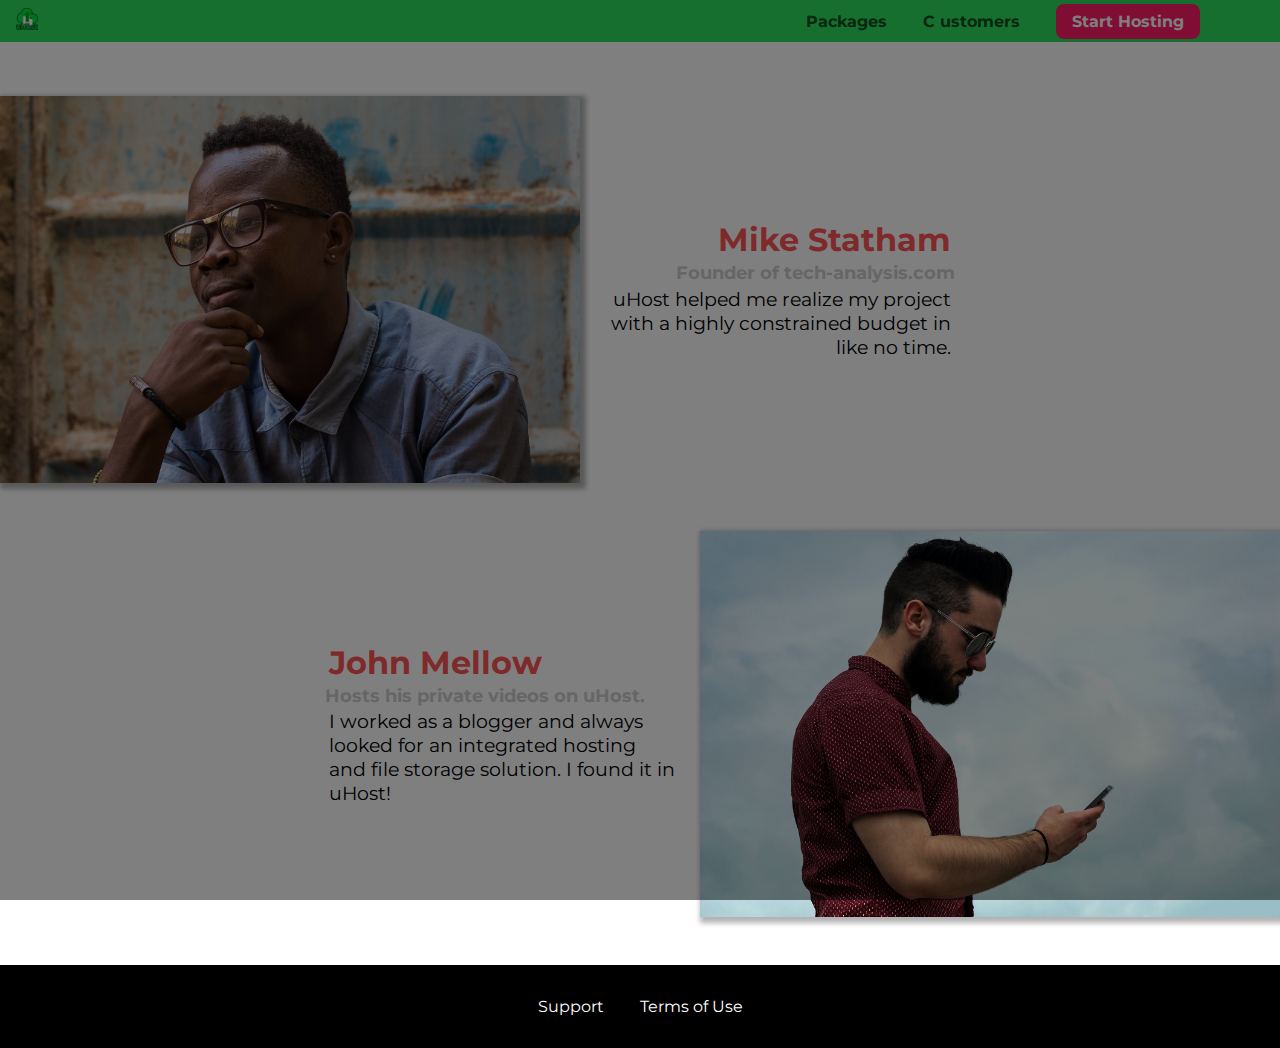
==== customers/index.html @ 497639e9 "Third commit" ====
<!DOCTYPE html>
<html lang="en">

<head>
    <meta charset="UTF-8">
    <meta name="viewport" content="width=device-width, initial-scale=1.0">
    <meta http-equiv="X-UA-Compatible" content="ie=edge">
    <title>uHost Customers</title>
    <link rel="shortcut icon" href="../favicon.png">
    <link href="https://fonts.googleapis.com/css?family=Anton|Montserrat:400,700" rel="stylesheet">
    <link rel="stylesheet" href="../shared.css">
    <link rel="stylesheet" href="customers.css">
</head>

<body>
    <div class="backdrop"></div>
    <header class="main-header">
        <div>
            <a href="../index.html" class="main-header__brand">
                <img src="../images/uhost-icon.png" alt="uHost - Your favorite hosting company">
            </a>
        </div>
        <nav class="main-nav">
            <ul class="main-nav__items">
                <li class="main-nav__item">
                    <a href="../packages/index.html">Packages</a>
                </li>
                <li class="main-nav__item">
                    <a href="index.html">C ustomers</a>
                </li>
                <li class="main-nav__item main-nav__item--cta">
                    <a href="start-hosting/index.html">Start Hosting</a>
                </li>
            </ul>
        </nav>
    </header>
    <main>
        <div>
            <div class="testimonial" id="customer-1">
                <div class="testimonial__image-container">
                    <img src="../images/customer-1.jpg" alt="Mike Statham - Customer" class="testimonial__image">
                </div>
                <div class="testimonial__info">
                    <h1 class="testimonial__name">Mike Statham</h1>
                    <h2 class="testimonial__subtitle">Founder of
                        <a href="tech-analysis.com">tech-analysis.com</a>
                    </h2>
                    <p class="testimonial__text">uHost helped me realize my project with a highly constrained budget in like no time.</p>
                </div>
            </div>
            <div class="testimonial" id="customer-2">

                <div class="testimonial__info">
                    <h1 class="testimonial__name">John Mellow</h1>
                    <h2 class="testimonial__subtitle">Hosts his private videos on uHost.
                    </h2>
                    <p class="testimonial__text">I worked as a blogger and always looked for an integrated hosting and file storage solution. I found
                        it in uHost!
                    </p>
                </div>
                <div class="testimonial__image-container">
                    <img src="../images/customer-2.jpg" alt="John Mellow - Customer" class="testimonial__image">
                </div>
            </div>
        </div>
    </main>
    <footer class="main-footer">
        <nav>
            <ul class="main-footer__links">
                <li class="main-footer__link">
                    <a href="#">Support</a>
                </li>
                <li class="main-footer__link">
                    <a href="#">Terms of Use</a>
                </li>
            </ul>
        </nav>
    </footer>
</body>

</html>
---- shared.css ----
* {
	box-sizing: border-box;
}

body {
	font-family: 'Montserrat', sans-serif;
	margin: 0;
}

.backdrop {
	position: fixed;
	/*display: none;*/
	z-index: 100;
	top: 0;
	left: 0;
	width: 100vw;
	height: 100vh;
	background-color: rgba(0,0,0,0.5);
}

.main-header {
	width: 100%;
	position: fixed;
	background: #2ddf5c;
	padding: 8px 16px; 
	z-index: 1;
	top: 0;
}

.main-header > div {
	display: inline-block;
	vertical-align: middle;
}

.main-header__brand {
	color: #0e4f1f;
	text-decoration: none;
	font-weight: bold;
	font-size: 22px;
	height:22px;
	/*width: 20px;*/
	display: inline-block;
}

.main-header__brand img {
	height: 100%;
	/*width: 100%;*/ 
}

.main-nav {
	display: inline-block;
	text-align: right;
	width: calc(100% - 74px);
	vertical-align: middle;
}

.main-nav__items {
	margin: 0;
	padding: 0;
	list-style: none;
}

.main-nav__item {
	display: inline-block;
	margin: 0  16px;
}

.main-nav__item a {
	text-decoration: none;
	color: #0e4f1f;
	font-weight: bold;
	padding: 3px 0;
}

.main-nav__item a:hover,
.main-nav__item a:active{
	color: white;
	border-bottom: 5px solid white;
}

.main-nav__item--cta a {
	color: white;
	background-color:#ff1b68;
	padding: 8px 16px; 
	border-radius: 8px;
}

.main-nav__item--cta a:hover,
.main-nav__item--cta a:active {
	color:#ff1b68;
	background-color: white;
	border: none;
}

.main-footer {
	background: black;
	padding: 32px;
	margin-top: 48px;
}

.main-footer__links {
	list-style: none;
	padding: 0;
	margin: 0;
	text-align: center;
}

.main-footer__link {
	display:  inline-block;
	margin: 0 16px;
}

.main-footer__link a {
 color: white;
 text-decoration: none;
}


.main-footer__link a:hover,
.main-footer__link a:active {
	color: #ccc;
}

.button {
	background-color: #0e4f1f;
	color: white;
	font:inherit;
	border: 1.5px solid #0e4f1f;
	padding: 8px;
	border-radius: 8px;
	font-weight: bold;
	cursor: pointer;
}

.button:hover,
.button:active{
	background-color: white;
	color: #0e4f1f;
}

.button:focus{
	outline: none;
}
---- customers/customers.css ----
.testimonial {
    font-size: 1.2rem;
    margin: 3rem 0;
  }
  
  .testimonial__list {
    width: 80%;
    margin: auto;
  }
  
  .testimonial:first-of-type {
    margin-top: 6rem;
  }

  .testimonial__image-container {
    width: 65%;
    max-width: 580px;
    display: inline-block;
    vertical-align: middle;
    box-shadow: 3px 3px 5px 3px rgba(0,0,0,0.3);
  }

  .testimonial__image{
    width: 100%;
    vertical-align: top;
  }
  
  .testimonial__info {
    text-align: right;
    padding: 0.9rem;
    display: inline-block;
    vertical-align: middle;
    width: 30%;
  }
  
  #customer-2.testimonial {
    text-align: right;
  }
  
  #customer-2 .testimonial__info {
    text-align: left;
  }
  
  .testimonial__name {
    margin: 0.2rem;
    color: #ff5454;
    font-size: 2rem;
  }
  
  .testimonial__subtitle {
    margin: 0;
    font-size: 1.1rem;
    color: #ccc;
  }
  
  .testimonial__subtitle a {
    color: inherit;
    text-decoration: none;
  }
  
  .testimonial__subtitle a:hover,
  .testimonial__subtitle a:active {
    color: #7a7a7a;
  }
  
  .testimonial__text {
    margin: 0.2rem;
  }
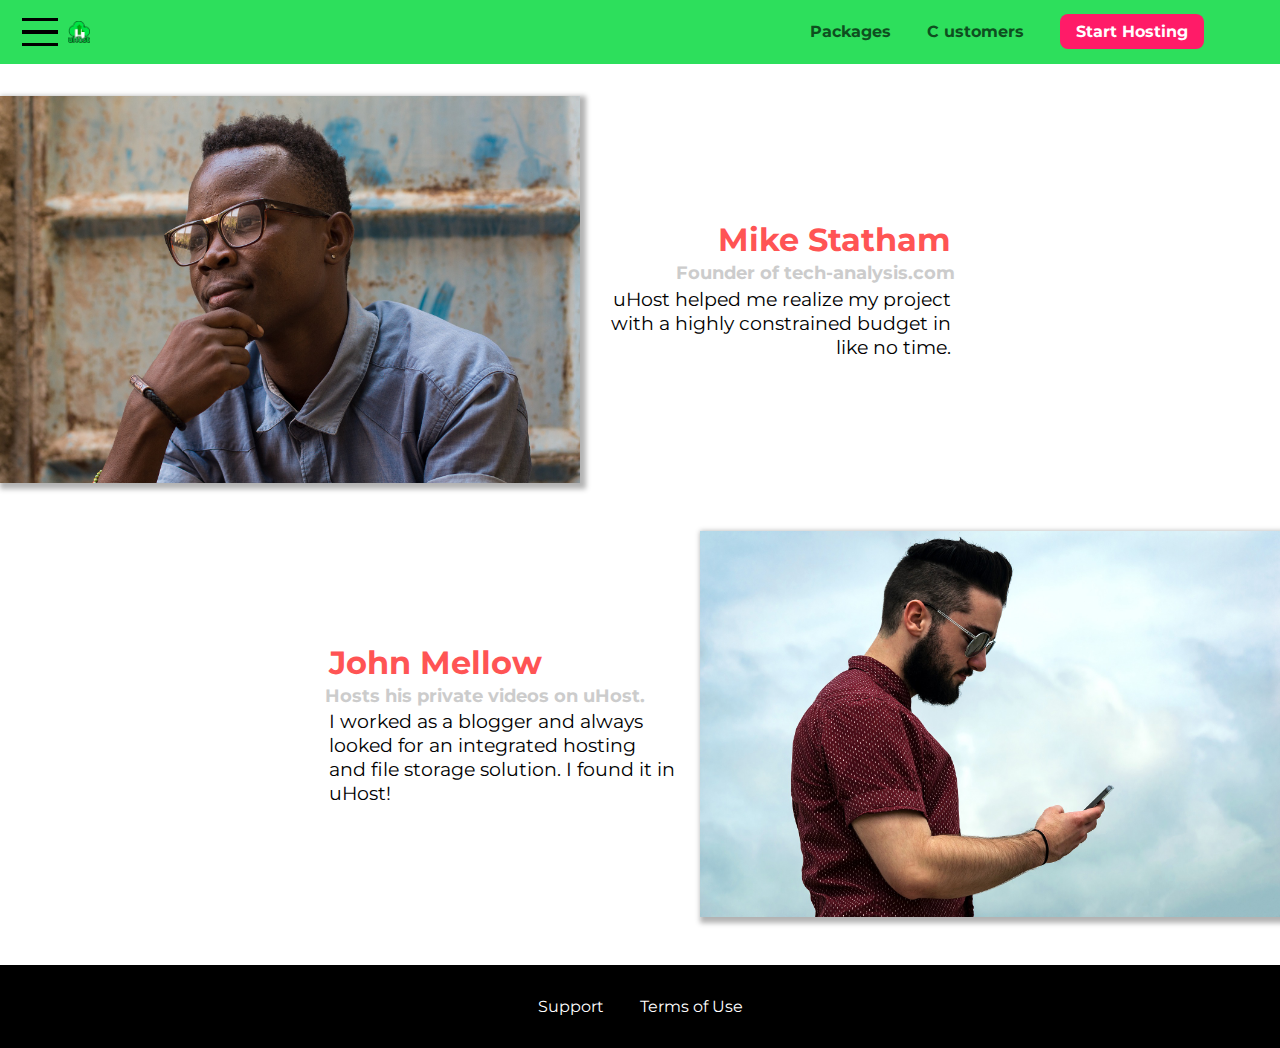
==== commit e577167f: "4th commit" ====
--- a/customers/index.html
+++ b/customers/index.html
@@ -16,6 +16,11 @@
     <div class="backdrop"></div>
     <header class="main-header">
         <div>
+            <button class="toggle-button">
+                <span class="toggle-button__bar"></span>
+                <span class="toggle-button__bar"></span>
+                <span class="toggle-button__bar"></span>
+            </button>
             <a href="../index.html" class="main-header__brand">
                 <img src="../images/uhost-icon.png" alt="uHost - Your favorite hosting company">
             </a>
@@ -34,6 +39,19 @@
             </ul>
         </nav>
     </header>
+     <nav class="mobile-nav">
+        <ul class="mobile-nav__items">
+            <li class="mobile-nav__item">
+                <a href="../packages/index.html">Packages</a>
+            </li>
+            <li class="mobile-nav__item">
+                <a href="index.html">Customers</a>
+            </li>
+            <li class="mobile-nav__item mobile-nav__item--cta">
+                <a href="../start-hosting/index.html">Start Hosting</a>
+            </li>
+        </ul>
+    </nav>
     <main>
         <div>
             <div class="testimonial" id="customer-1">
@@ -76,6 +94,8 @@
             </ul>
         </nav>
     </footer>
+        <script  src="../shared.js" type="text/javascript"></script>
+
 </body>
 
 </html>--- a/shared.css
+++ b/shared.css
@@ -9,7 +9,7 @@
 
 .backdrop {
 	position: fixed;
-	/*display: none;*/
+	display: none;
 	z-index: 100;
 	top: 0;
 	left: 0;
@@ -32,6 +32,29 @@
 	vertical-align: middle;
 }
 
+.toggle-button {
+  width: 3rem;
+  background: transparent;
+  border: none;
+  cursor: pointer;
+  padding-top: 0;
+  padding-bottom: 0;
+  vertical-align: middle;
+}
+
+.toggle-button:focus {
+  outline: none;
+}
+
+.toggle-button__bar {
+  width: 100%;
+  height: 0.2rem;
+  background: black;
+  display: block;
+  margin: 0.6rem 0;
+}
+
+
 .main-header__brand {
 	color: #0e4f1f;
 	text-decoration: none;
@@ -40,6 +63,7 @@
 	height:22px;
 	/*width: 20px;*/
 	display: inline-block;
+	vertical-align: middle;
 }
 
 .main-header__brand img {
@@ -50,7 +74,7 @@
 .main-nav {
 	display: inline-block;
 	text-align: right;
-	width: calc(100% - 74px);
+	width: calc(100% - 122px);
 	vertical-align: middle;
 }
 
@@ -65,11 +89,13 @@
 	margin: 0  16px;
 }
 
-.main-nav__item a {
+.main-nav__item a,
+.mobile-nav__item a
+{
 	text-decoration: none;
 	color: #0e4f1f;
 	font-weight: bold;
-	padding: 3px 0;
+	padding: 0.2rem 0;
 }
 
 .main-nav__item a:hover,
@@ -78,15 +104,18 @@
 	border-bottom: 5px solid white;
 }
 
-.main-nav__item--cta a {
+.main-nav__item--cta a,
+.mobile-nav__item-cta a {
 	color: white;
 	background-color:#ff1b68;
-	padding: 8px 16px; 
+	padding: 0.5rem 1rem; 
 	border-radius: 8px;
 }
 
 .main-nav__item--cta a:hover,
-.main-nav__item--cta a:active {
+.main-nav__item--cta a:active,
+.mobile-nav__item--cta a:hover,
+.mobile-nav__item--cta a:active {
 	color:#ff1b68;
 	background-color: white;
 	border: none;
@@ -119,6 +148,34 @@
 .main-footer__link a:hover,
 .main-footer__link a:active {
 	color: #ccc;
+}
+
+.mobile-nav {
+  display: none;
+  position: fixed;
+  z-index: 101;
+  top: 0;
+  left: 0;
+  background: white;
+  width: 80%;
+  height: 100vh;
+}
+
+.mobile-nav__items {
+  width: 90%;
+  height: 100%;
+  list-style: none;
+  margin: 10% auto;
+  padding: 0;
+  text-align: center;
+}
+
+.mobile-nav__item {
+  margin: 1rem 0;
+}
+
+.mobile-nav__item a {
+  font-size: 1.5rem;
 }
 
 .button {
@@ -140,4 +197,8 @@
 
 .button:focus{
 	outline: none;
+}
+
+.open{
+	display: block !important;
 }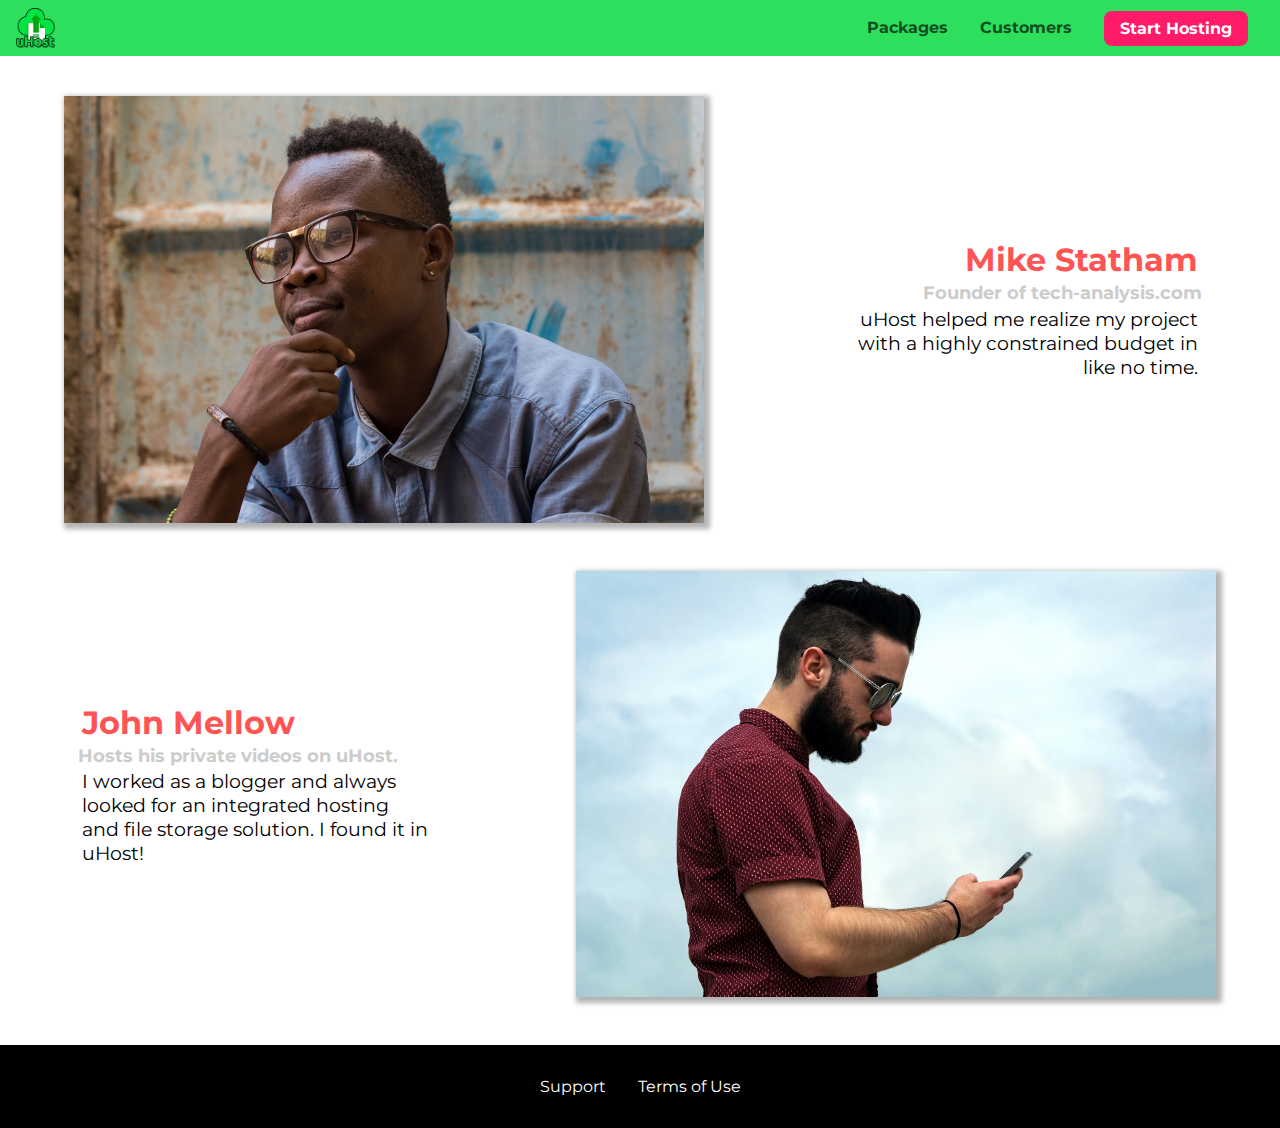
==== commit 86ceeaa6: "6th commit" ====
--- a/customers/index.html
+++ b/customers/index.html
@@ -31,10 +31,10 @@
                     <a href="../packages/index.html">Packages</a>
                 </li>
                 <li class="main-nav__item">
-                    <a href="index.html">C ustomers</a>
+                    <a href="index.html">Customers</a>
                 </li>
                 <li class="main-nav__item main-nav__item--cta">
-                    <a href="start-hosting/index.html">Start Hosting</a>
+                    <a href="../start-hosting/index.html">Start Hosting</a>
                 </li>
             </ul>
         </nav>
--- a/shared.css
+++ b/shared.css
@@ -3,33 +3,37 @@
 }
 
 body {
-	font-family: 'Montserrat', sans-serif;
+	font-family: "Montserrat", sans-serif;
 	margin: 0;
+}
+
+main {
+  min-height: calc(100vh - 3.5rem - 8rem);
+  margin-top: 3.5rem;
 }
 
 .backdrop {
 	position: fixed;
 	display: none;
-	z-index: 100;
 	top: 0;
 	left: 0;
+	z-index: 100;
 	width: 100vw;
 	height: 100vh;
-	background-color: rgba(0,0,0,0.5);
+	background: rgba(0, 0, 0, 0.5);
 }
 
 .main-header {
 	width: 100%;
 	position: fixed;
+	top: 0;
+	left: 0;
 	background: #2ddf5c;
-	padding: 8px 16px; 
-	z-index: 1;
-	top: 0;
-}
-
-.main-header > div {
-	display: inline-block;
-	vertical-align: middle;
+	padding: 0.5rem 1rem;
+	z-index: 60;
+	display: flex;
+	align-items: center;
+	justify-content: space-between;
 }
 
 .toggle-button {
@@ -54,44 +58,35 @@
   margin: 0.6rem 0;
 }
 
-
 .main-header__brand {
 	color: #0e4f1f;
 	text-decoration: none;
 	font-weight: bold;
-	font-size: 22px;
-	height:22px;
-	/*width: 20px;*/
-	display: inline-block;
+}
+
+.main-header__brand img {
+	height: 2.5rem;
 	vertical-align: middle;
-}
-
-.main-header__brand img {
-	height: 100%;
-	/*width: 100%;*/ 
+	/* width: 100%; */
 }
 
 .main-nav {
-	display: inline-block;
-	text-align: right;
-	width: calc(100% - 122px);
-	vertical-align: middle;
+	display: none;
 }
 
 .main-nav__items {
 	margin: 0;
 	padding: 0;
 	list-style: none;
+	display: flex;
 }
 
 .main-nav__item {
-	display: inline-block;
-	margin: 0  16px;
+	margin: 0 1rem;
 }
 
 .main-nav__item a,
-.mobile-nav__item a
-{
+.mobile-nav__item a{
 	text-decoration: none;
 	color: #0e4f1f;
 	font-weight: bold;
@@ -99,16 +94,16 @@
 }
 
 .main-nav__item a:hover,
-.main-nav__item a:active{
+.main-nav__item a:active {
 	color: white;
 	border-bottom: 5px solid white;
 }
 
 .main-nav__item--cta a,
-.mobile-nav__item-cta a {
+.mobile-nav__item--cta a {
 	color: white;
-	background-color:#ff1b68;
-	padding: 0.5rem 1rem; 
+	background: #ff1b68;
+	padding: 0.5rem 1rem;
 	border-radius: 8px;
 }
 
@@ -116,34 +111,44 @@
 .main-nav__item--cta a:active,
 .mobile-nav__item--cta a:hover,
 .mobile-nav__item--cta a:active {
-	color:#ff1b68;
-	background-color: white;
+	color: #ff1b68;
+	background: white;
 	border: none;
+}
+
+@media (min-width: 40rem) {
+  .toggle-button {
+    display: none;
+  }
+
+  .main-nav {
+  	display: flex;
+  }
 }
 
 .main-footer {
 	background: black;
-	padding: 32px;
-	margin-top: 48px;
+	padding: 2rem;
+	margin-top: 3rem;
 }
 
 .main-footer__links {
 	list-style: none;
+    margin: 0;
 	padding: 0;
-	margin: 0;
-	text-align: center;
+	display: flex;
+	flex-direction: column;
+	align-items: center;
 }
 
 .main-footer__link {
-	display:  inline-block;
-	margin: 0 16px;
+	margin: 0.5rem 0;
 }
 
 .main-footer__link a {
  color: white;
  text-decoration: none;
 }
-
 
 .main-footer__link a:hover,
 .main-footer__link a:active {
@@ -165,9 +170,12 @@
   width: 90%;
   height: 100%;
   list-style: none;
-  margin: 10% auto;
+  margin: 0 auto;
   padding: 0;
-  text-align: center;
+  display: flex;
+  flex-direction: column;
+  justify-content: center;
+  align-items: center;
 }
 
 .mobile-nav__item {
@@ -179,26 +187,44 @@
 }
 
 .button {
-	background-color: #0e4f1f;
-	color: white;
-	font:inherit;
-	border: 1.5px solid #0e4f1f;
-	padding: 8px;
-	border-radius: 8px;
-	font-weight: bold;
-	cursor: pointer;
+  background: #0e4f1f;
+  color: white;
+  font: inherit;
+  border: 1.5px solid #0e4f1f;
+  padding: 0.5rem;
+  border-radius: 8px;
+  font-weight: bold;
+  cursor: pointer;
 }
 
 .button:hover,
-.button:active{
-	background-color: white;
+.button:active {
+	background: white;
 	color: #0e4f1f;
 }
 
-.button:focus{
-	outline: none;
-}
-
-.open{
+.button:focus {
+  outline: none;
+}
+
+.button[disabled]{
+	cursor: not-allowed;
+	border-color: #a1a1a1;
+	background: #ccc;
+	color: #a1a1a1; 
+}
+
+.open {
 	display: block !important;
-}+}
+
+@media (min-width: 40rem) {
+  .main-footer__link {
+    margin: 0 1rem;
+  }
+
+  .main-footer__links {
+	flex-direction: row;
+	justify-content: center;	
+  }
+}
--- a/customers/customers.css
+++ b/customers/customers.css
@@ -1,22 +1,14 @@
 .testimonial {
-    font-size: 1.2rem;
-    margin: 3rem 0;
-  }
-  
-  .testimonial__list {
-    width: 80%;
-    margin: auto;
-  }
-  
+  font-size: 1.2rem;
+}
+    
   .testimonial:first-of-type {
     margin-top: 6rem;
   }
 
   .testimonial__image-container {
-    width: 65%;
-    max-width: 580px;
-    display: inline-block;
-    vertical-align: middle;
+    width: 100%;
+    max-width: 40rem;
     box-shadow: 3px 3px 5px 3px rgba(0,0,0,0.3);
   }
 
@@ -28,9 +20,6 @@
   .testimonial__info {
     text-align: right;
     padding: 0.9rem;
-    display: inline-block;
-    vertical-align: middle;
-    width: 30%;
   }
   
   #customer-2.testimonial {
@@ -67,4 +56,20 @@
     margin: 0.2rem;
   }
   
-  +  @media(min-width: 40rem){
+    .testimonial {
+      margin: 3rem auto;
+      max-width: 1500px;
+      display: flex;
+      align-items: center;
+      justify-content: space-around;
+    }
+
+    .testimonial__image-container {
+      width: 66%;
+    }
+
+    .testimonial__info {
+      width: 30%;
+    } 
+  }